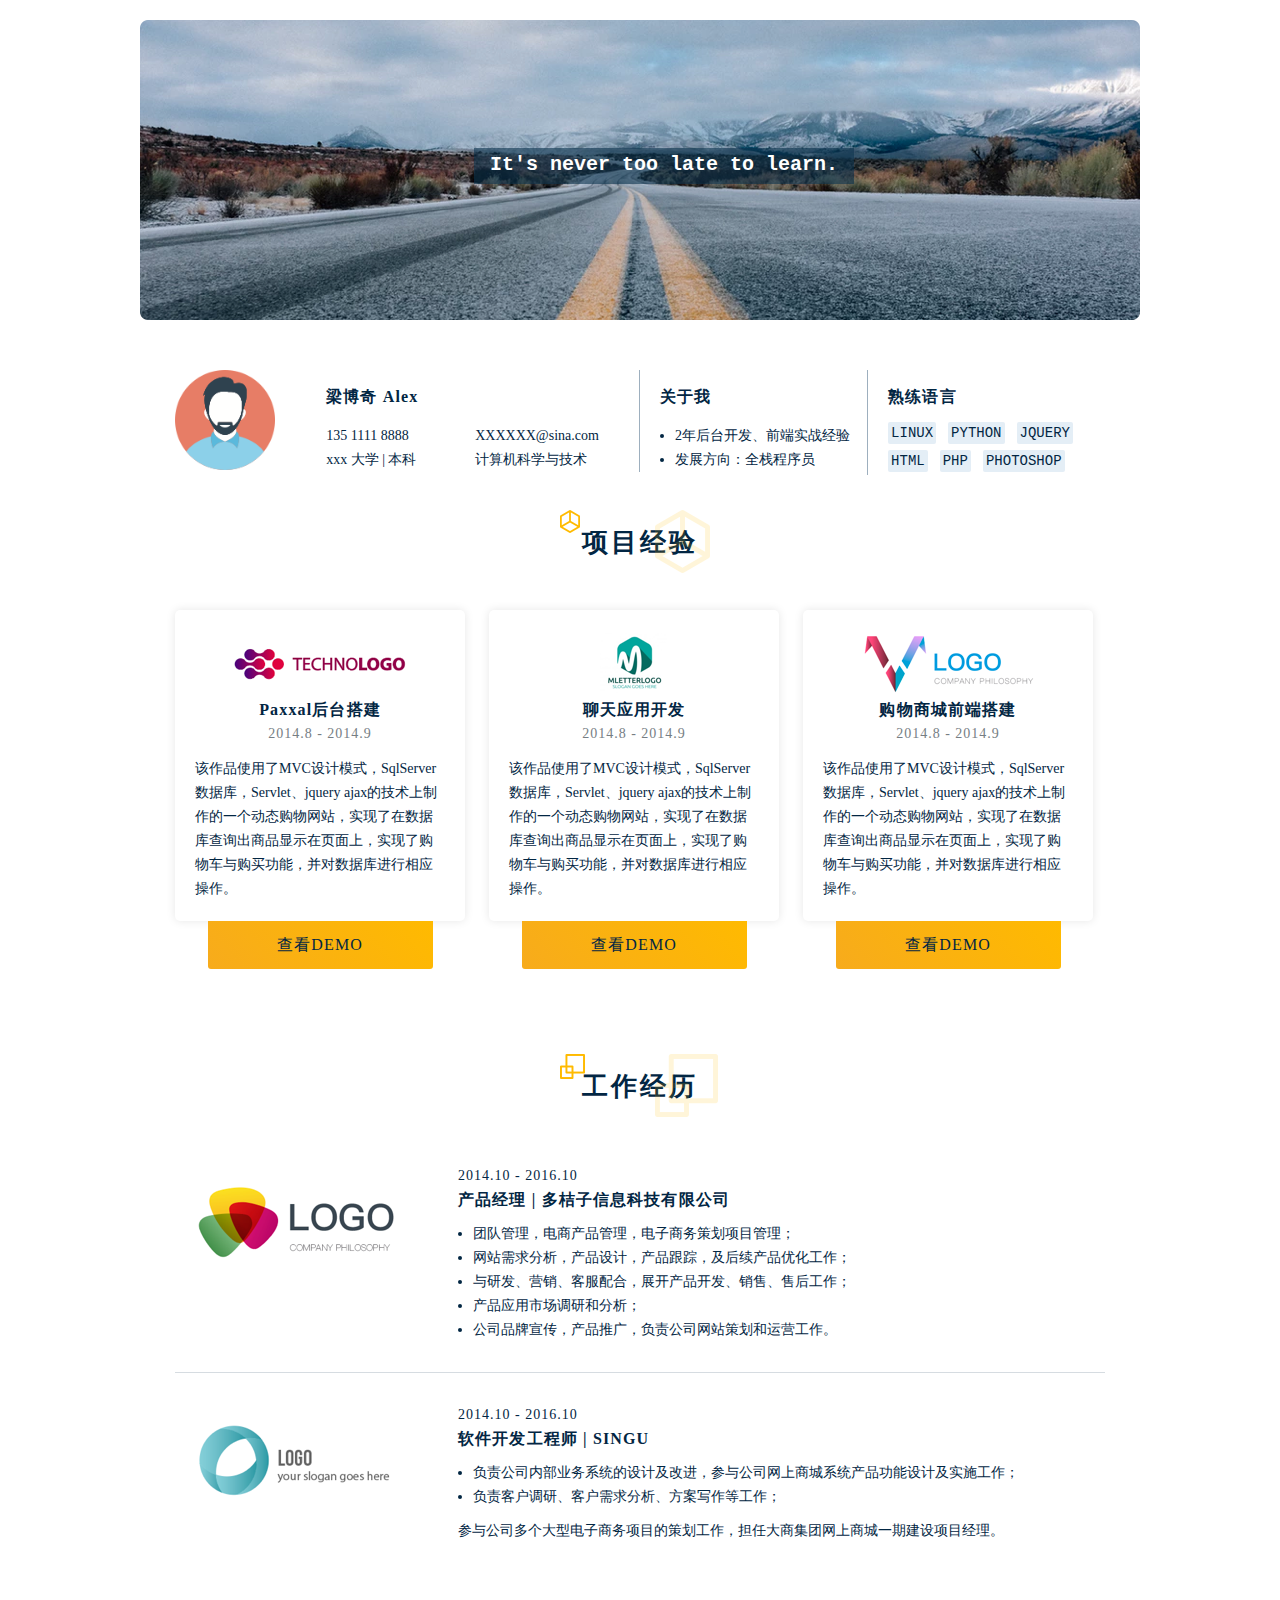
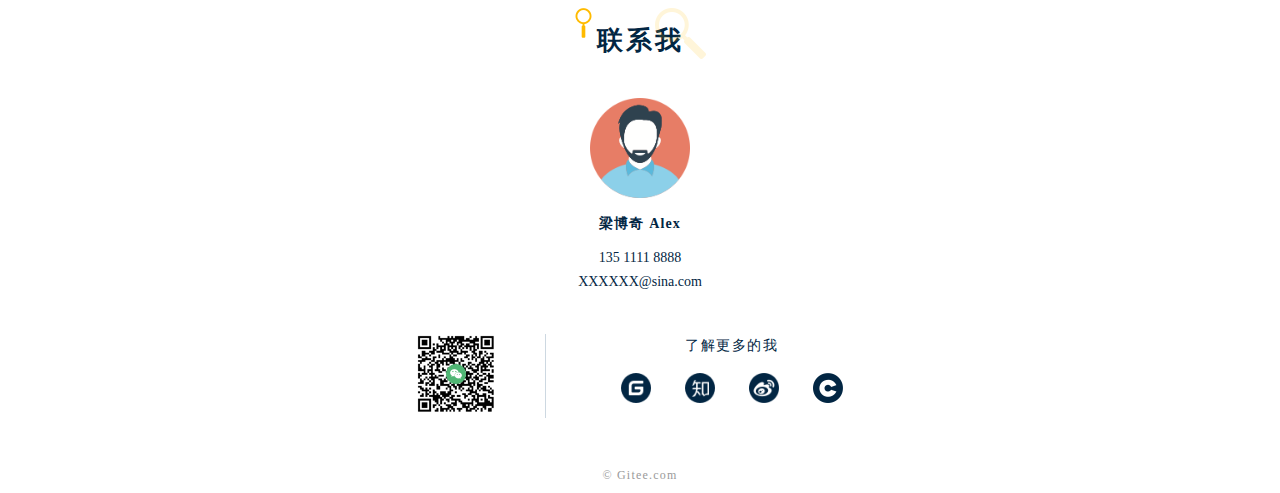
==== index_default.html @ 277a21aa "fix" ====
<!DOCTYPE html>
<html lang="en">

<head>
    <meta charset="UTF-8">
    <title>peasonal resume</title>
    <link rel="stylesheet" href="./static/css/resume.css">
</head>

<body>
    <div class="container">
        <header>
            <div class="img-header">
                <div class="content">
                    <p><strong>It's never too late to learn.</strong></p>
                </div>
            </div>
        </header>
        <main>
            <div class="information-all">
                <div class="col-6-asb">
                    <div class="col-3 peasonal">
                        <img class="peasonal-image" src="./static/image/peason.png" alt="">
                    </div>
                    <div class="col-9 item">
                        <p class="title name">
                            梁博奇 Alex
                        </p>
                        <div class="col-6">
                            <p class="phone">135 1111 8888</p>
                            <p class="education">xxx 大学 | 本科</p>
                        </div>
                        <div class="col-6">
                            <p class="email">XXXXXX@sina.com</p>
                            <p class="profession">计算机科学与技术</p>
                        </div>
                    </div>
                </div>
                <div class="col-6-asb">
                    <div class="col-6 ensprience">
                        <div class="item">
                            <p class="title">
                                关于我
                            </p>
                            <ul>
                                <li>2年后台开发、前端实战经验</li>
                                <li>发展方向：全栈程序员</li>
                            </ul>
                        </div>
                    </div>
                    <div class="col-6 skill">
                        <div class="item">
                            <p class="title">
                                熟练语言
                            </p>
                            <div class="lang">
                                <lable>LINUX</lable>
                                <lable>PYTHON</lable>
                                <lable>JQUERY</lable>
                                <lable>HTML</lable>
                                <lable>PHP</lable>
                                <lable>PHOTOSHOP</lable>
                            </div>
                        </div>
                    </div>
                </div>
            </div>
            <section>
                <div class="title project">
                    <p>项目经验</p>
                </div>
                <div class="project-detail">
                    <div class="col-3-abs" id="project-0">
                        <div class="project-content"> <img src="./static/image/LOGO1.png" alt="">
                            <p class="project-title">Paxxal后台搭建</p>
                            <p class="create-time">2014.8 - 2014.9</p>
                            <p class="decription"> 该作品使用了MVC设计模式，SqlServer数据库，Servlet、jquery ajax的技术上制作的一个动态购物网站，实现了在数据库查询出商品显示在页面上，实现了购物车与购买功能，并对数据库进行相应操作。 </p>
                        </div>
                        <div class="link-to">
                            <a href="https://www.baidu.com" class="button">查看DEMO</a>
                            <div class="shadow"></div>
                        </div>
                    </div>
                    <div class="col-3-abs" id="project-1">
                        <div class="project-content"> <img src="./static/image/LOGO2.png" alt="">
                            <p class="project-title">聊天应用开发</p>
                            <p class="create-time">2014.8 - 2014.9</p>
                            <p class="decription"> 该作品使用了MVC设计模式，SqlServer数据库，Servlet、jquery ajax的技术上制作的一个动态购物网站，实现了在数据库查询出商品显示在页面上，实现了购物车与购买功能，并对数据库进行相应操作。 </p>
                        </div>
                        <div class="link-to">
                            <a href="https://www.baidu.com" class="button">查看DEMO</a>
                            <div class="shadow"></div>
                        </div>
                    </div>
                    <div class="col-3-abs endline" id="project-2">
                        <div class="project-content"> <img src="./static/image/LOGO3.png" alt="">
                            <p class="project-title">购物商城前端搭建</p>
                            <p class="create-time">2014.8 - 2014.9</p>
                            <p class="decription"> 该作品使用了MVC设计模式，SqlServer数据库，Servlet、jquery ajax的技术上制作的一个动态购物网站，实现了在数据库查询出商品显示在页面上，实现了购物车与购买功能，并对数据库进行相应操作。 </p>
                        </div>
                        <div class="link-to">
                            <a href="https://www.baidu.com" class="button">查看DEMO</a>
                            <div class="shadow"></div>
                        </div>
                    </div>
                </div>
            </section>
            <section>
                <div class="title work">
                    <p>工作经历</p>
                </div>
                <div class="w-experience-detail">
                    <div class="item w-experience-content">
                        <div class="logo">
                            <img class="company-logo" src="./static/image/LOGO4.png" alt="">
                        </div>
                        <div class="work-content">
                            <p class="create-time">2014.10 - 2016.10</p>
                            <p class="job">产品经理 | 多桔子信息科技有限公司</p>
                            <ul>
                                <li>团队管理，电商产品管理，电子商务策划项目管理；</li>
                                <li>网站需求分析，产品设计，产品跟踪，及后续产品优化工作；</li>
                                <li>与研发、营销、客服配合，展开产品开发、销售、售后工作；</li>
                                <li>产品应用市场调研和分析；</li>
                                <li>公司品牌宣传，产品推广，负责公司网站策划和运营工作。</li>
                            </ul>
                        </div>
                    </div>
                    <div class="item w-experience-content">
                        <div class="logo">
                            <img class="company-logo" src="./static/image/LOGO5.png" alt="">
                        </div>
                        <div class="work-content">
                            <p class="create-time">2014.10 - 2016.10</p>
                            <p class="job">软件开发工程师 | SINGU</p>
                            <ul>
                                <li>负责公司内部业务系统的设计及改进，参与公司网上商城系统产品功能设计及实施工作；</li>
                                <li>负责客户调研、客户需求分析、方案写作等工作；</li>
                            </ul>
                            <p class="key-word">参与公司多个大型电子商务项目的策划工作，担任大商集团网上商城一期建设项目经理。</p>
                        </div>
                    </div>
                </div>
            </section>
        </main>
        <footer>
            <section>
                <div class="title about-me">
                    <p>联系我</p>
                </div>
                <div class="peasonal-message">
                    <img class="peasonal-image" src="./static/image/peason.png" alt="">
                    <div class="item">
                        <p class="name">梁博奇 Alex</p>
                        <p class="phone">135 1111 8888</p>
                        <p class="email">XXXXXX@sina.com</p>
                    </div>
                    <div class="item contact">
                        <div class="col-3 qrcode">
                            <img class="qr-image" src="./static/image/QRCode.png" alt="">
                        </div>
                        <div class="col-9">
                            <p>了解更多的我</p>
                            <div class="icon-container">
                                <a href="#" class="icon">
                                    <img src="./static/image/giteeICON.png" alt="">
                                </a>
                                <a href="#" class="icon">
                                    <img src="./static/image/zhihuICON.png" alt="">
                                </a>
                                <a href="#" class="icon">
                                    <img src="./static/image/weiboICON.png" alt="">
                                </a>
                                <a href="#" class="icon">
                                    <img src="./static/image/oscICON.png" alt="">
                                </a>
                            </div>
                        </div>
                    </div>
                </div>
            </section>
            <p class="footer">© Gitee.com</p>
        </footer>
    </div>
</body>

</html>
---- static/css/resume.css ----
* {
    padding: 0;
    margin: 0;
}
html, body {
    width: 100%;
    font-family: PingFangSC;
}
a {
    text-decoration: none;
}
html p {
    margin: 0;
}
.col-3, .col-6, .col-9 {
    display: inline-block;
    vertical-align: top;
    margin: 0;
    padding: 0;
}
.col-3 {
    width: 32%;
}
.col-3-abs {
    width: 290px;
    display: inline-block;
}
.col-6-asb {
    width: 460px;
    display: inline-block;
    vertical-align: top;
}
.col-6 {
    width: 48.5%;
}
.col-9 {
    width: 65%;
}
.container {
    width: 1000px;
    margin: 0 auto;
}
.hide {
    display: none;
}
.hide a {
    text-decoration: initial;
    cursor: pointer;
}
.pmessage {
    position: relative;
}
.pmessage:hover .hide {
    position: absolute;
    display: block;
    top: 0px;
    right: 10px;
    font-size: 14px;
}
.project-detail .pmessage:hover .hide {
    top: 10px;
}
.w-experience-detail .pmessage:hover .hide {
    top: 30px;
}
.img-header {
    width: 1000px;
    height: 300px;
    margin-top: 20px;
    background-image: url(../image/Group.png);
}
.peasonal-image {
    width: 100px;
    height: 100px;
}
.img-header .content {
    font-family: Courier;
    display: inline-block;
    margin: 128px auto 0 334px;
    padding: 10px 0px;
    background: rgba(11,52,79,0.60);
    width: 380px;
    color: #fff;
}

.content p {
    font-size: 12px;
    letter-spacing: 0;
    text-shadow: 0 2px 4px #000000;
    text-align: center;
}
.content strong {
    font-size: 20px;
    letter-spacing: 0;
    line-height: 14px;
    text-shadow: initial;
}
.information-all, section {
     margin-top: 50px;
}
.information-all, main > section, footer > section {
    padding: 0 35px;
}
.peasonal, item {
    display: inline-block;
}
.ensprience .item, .skill .item {
    padding-left: 20px;
}
.item ul {
    padding-left: 15px;
}
.lang {
    margin-top: -5px;
}
.item .title {
    margin: 15px 0;
    font-weight: bold;
    font-size: 16px;
    color: #022643;
    letter-spacing: 1.14px;
}
.item p, .item li, .item lable {
    font-size: 14px;
    color: #022643;
    line-height: 24px;
}
.item lable {
    font-family: Courier;
    background: #E4EEF6;
    padding: 3px;
    margin-right: 8px;
    letter-spacing: 0;
    line-height: 28px;
    border-radius: 2px;
    vertical-align: top;
}
.ensprience, .skill {
    border-left: 1px solid #9DAFBE;
}
section .title {
    position: relative;
    font-weight: bold;
    font-size: 26px;
    color: #022643;
    letter-spacing: 3px;
    width: 150px;
    margin: 0 auto;
    text-align: center;
}
section .title.work {
    margin-top: 100px;
    margin-bottom: 30px;
}
section .title::after, section .title::before {
    position: absolute;
}
section .title::after {
    top: -15px;
    left: -5px;
}
section .title::before {
    top: -15px;
    left: 90px;
}
section .title.project::after {
    content: url(../image/icon1.png)
}
section .title.work::after {
    content: url(../image/icon3.png)
}
section .title.enducation::after {
    content: url(../image/icon5.png)
}
section .title.about-me::after {
    content: url(../image/icon7.png);
    left: 10px;
}
section .title.project::before {
    content: url(../image/icon2.png)
}
section .title.work::before {
    content: url(../image/icon4.png)
}
section .title.enducation::before {
    content: url(../image/icon6.png)
}
section .title.about-me::before {
    content: url(../image/icon8.png)
}

.project-detail .col-3-abs {
    margin-top: 50px;
}
.project-detail .col-3-abs:not(.endline) {
    margin-right: 20px;
}
.project-detail .button {
    width: 225px;
    display: block;
    background-image: linear-gradient(-130deg, #FFBA00 0%, #F7AB1C 100%);
    border-bottom-right-radius: 3px;
    border-bottom-left-radius: 3px;
    margin: 0 auto;
    text-align: center;
    text-decoration:  none;
    font-size: 16px;
    color: #022643;
    letter-spacing: 1.14px;
    line-height: 3;
    z-index: 5;
}
.project-detail .link-to {
    position: relative;
}
.project-detail .link-to:hover .shadow {
    position: absolute;
    z-index: -1;
    top: 30px;
    left: 45px;
    height: 50px;
    width: 200px;
    background: linear-gradient(180deg, rgb(255, 224, 198) 0%, #fff 100%);
    background: -moz-linear-gradient(180deg, rgb(255, 224, 198) 0%, #fff 100%);
    border-radius: 50%;
    filter: blur(10px);
}

.project-content {
    background: #FFFFFF;
    box-shadow: 0 0 10px 0 rgba(0,0,0,0.10);
    border-radius: 5px;
    padding: 20px;
    text-align: center;
    z-index: 10;
}
.project-content p.project-title {
    font-size: 16px;
    font-weight: bold;
    color: #022643;
    letter-spacing: 1.14px;
}
.project-content p.create-time {
    margin-top: 5px;
    font-size: 14px;
    color: #767E84;
    letter-spacing: 1px;
}
.project-content p.decription {
    margin-top: 15px;
    text-align: initial;
    font-size: 14px;
    color: #022643;
    letter-spacing: 0;
    line-height: 24px;
}
.w-experience-content {
    border-bottom: 1px solid #D6DCE1;
    padding: 30px 0;
}
.w-experience-content:last-child {
    border-bottom: none;
}
.w-experience-content .logo {
    width: 30%;
}
.w-experience-content .work-content {
    width: 69%;
}
.w-experience-content .logo, .w-experience-content .work-content {
    display: inline-block;
    vertical-align: top;
}
.company-logo {
    margin: 20px 0 0 20px;
    max-width: 250px;
}
.work-content p.create-time {
    font-size: 14px;
    color: #022643;
    letter-spacing: 1px;
}
.work-content p.job {
    font-weight: bold;
    font-size: 16px;
    color: #022643;
    letter-spacing: 1.14px;
    margin-bottom: 10px;
}
.work-content p.key-word {
    margin-top: 10px;
}
.enducation-detail {
    padding: 50px 0 30px 0;
}
.enducation-detail .item {
    padding-left: 50px;
}
.enducation-title, .name {
    font-weight: bold;
    font-size: 16px;
    color: #022643;
    letter-spacing: 1.14px;
}
.peasonal-message {
    width: 60%;
    text-align: center;
    margin: 40px auto
}
.peasonal-message .name {
    margin: 10px 0;
}
.peasonal-message .contact {
    margin: 40px 0 20px 0;
}
.icon-container {
    margin-top: 15px;
}
.icon-container .icon {
    margin-right: 30px;
}
.icon-container .icon:last-child {
    margin: 0;
}
.icon img {
    width: 30px;
    height: 30px;
}
.qr-image {
    width: 80px;
    height: 80px;
}
.contact .qrcode {
    border-right: 1px solid #CDD8E1;
}
.contact p {
    letter-spacing: 1.43px;
}
p.footer {
    text-align: center;
    font-size: 12px;
    color: #9A9A9A;
    letter-spacing: 1.22px;
    padding: 10px 0;
}
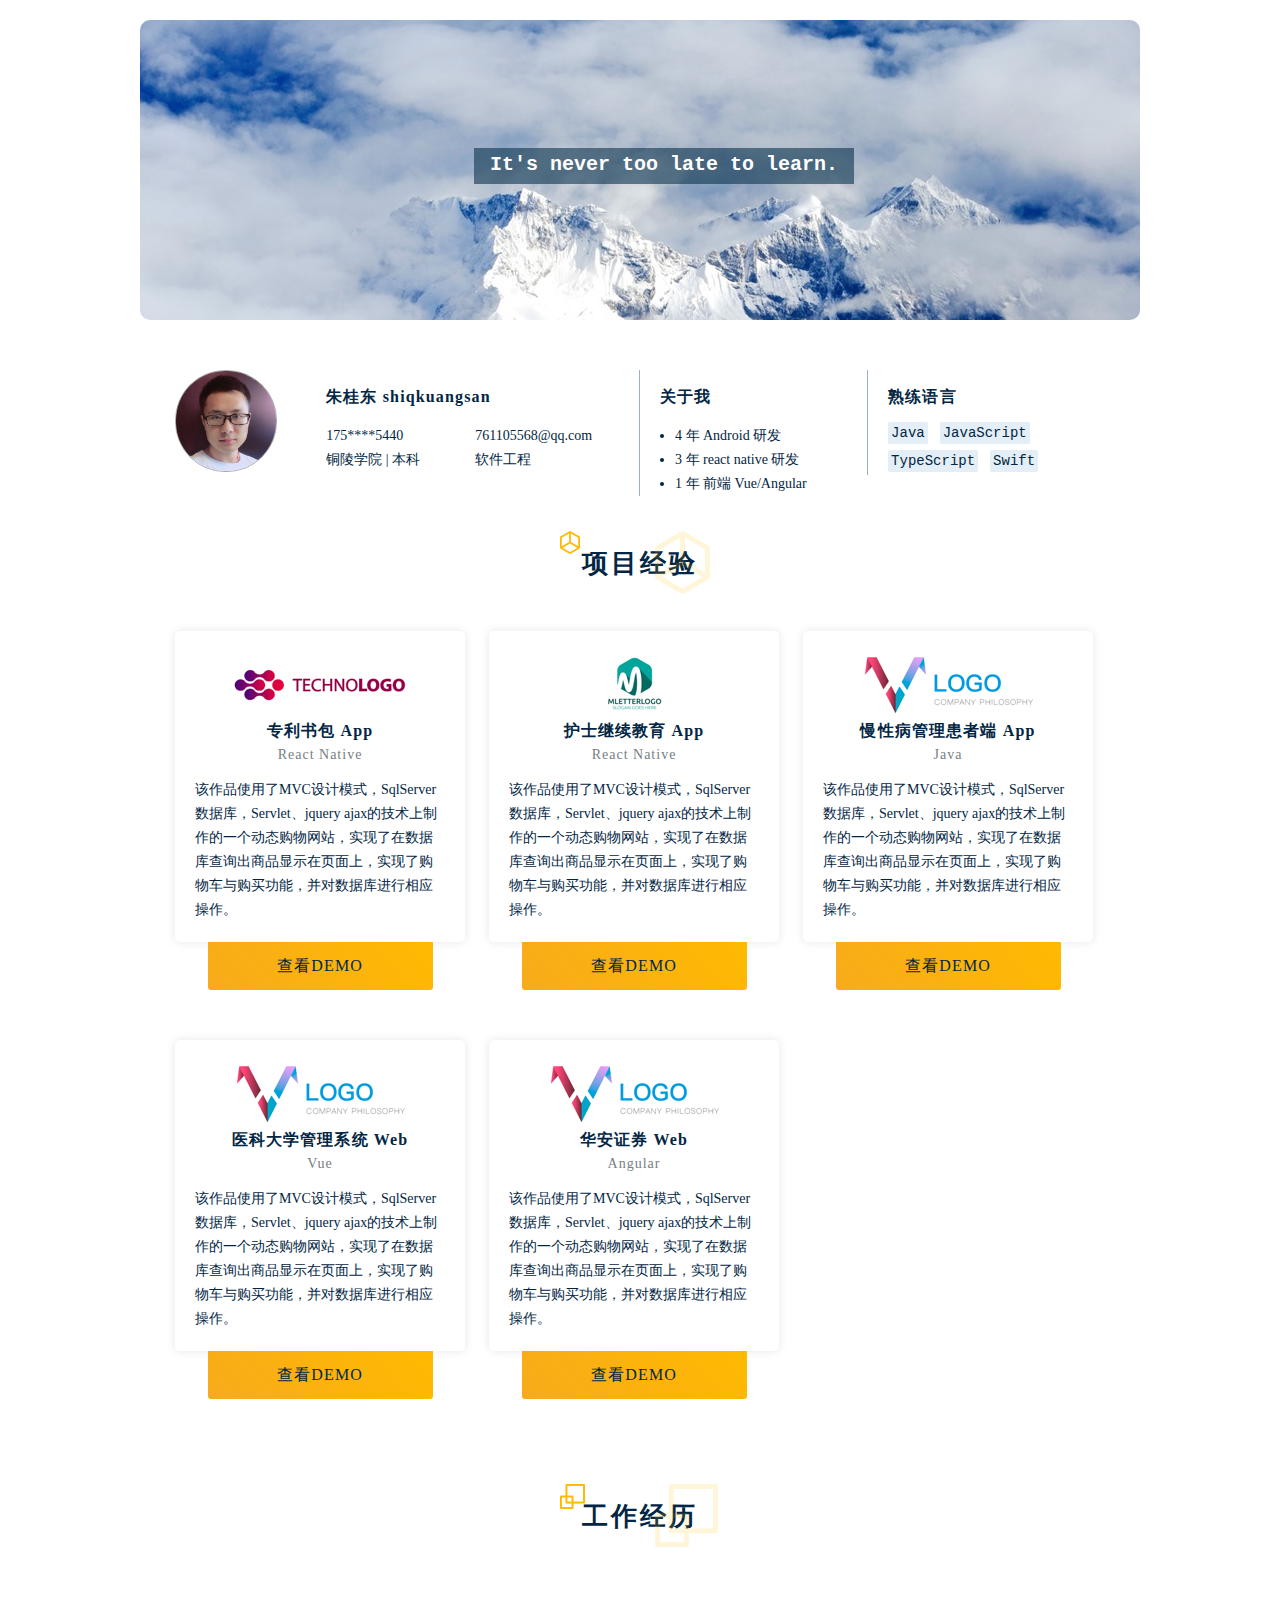
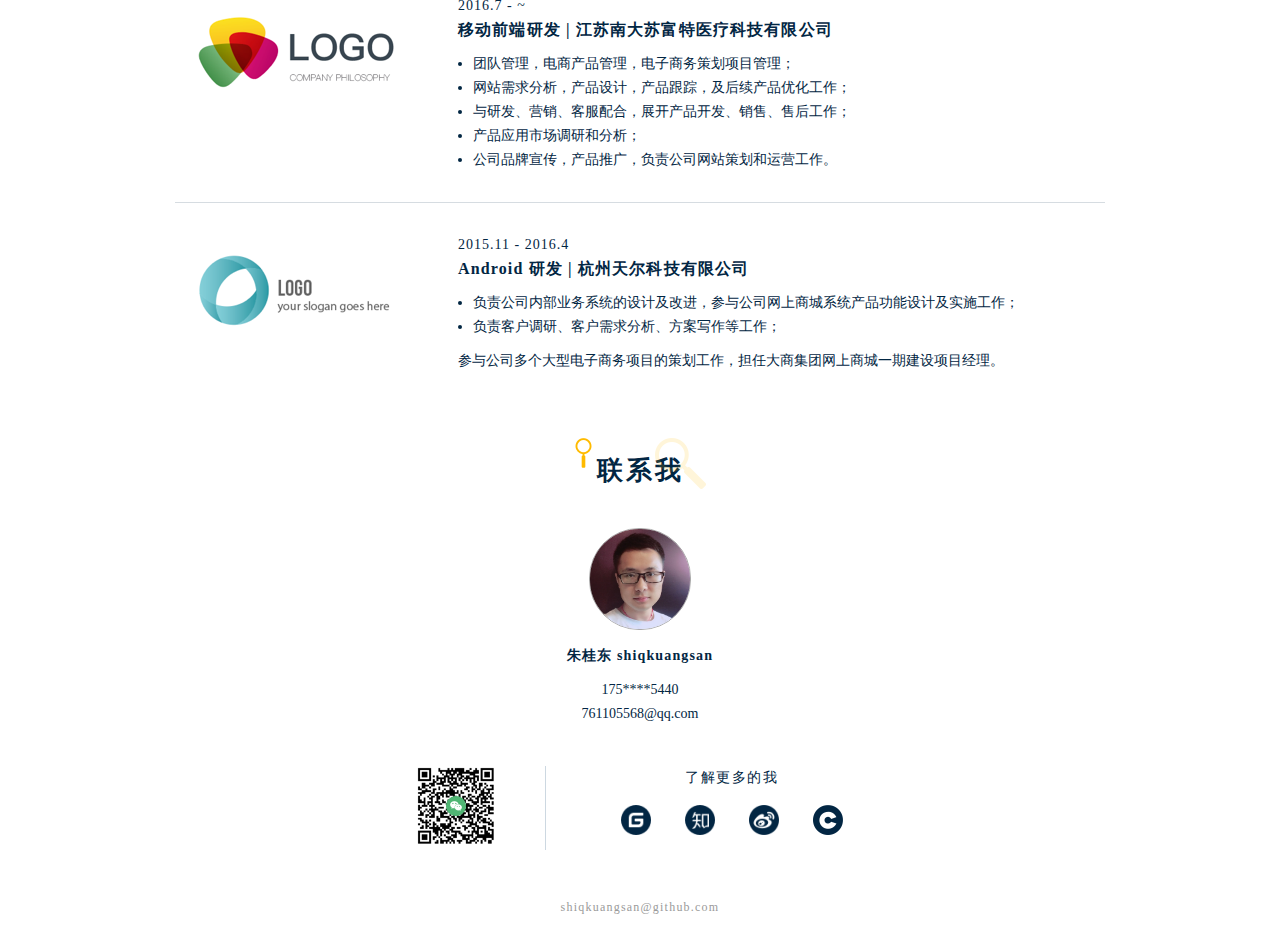
==== commit 0c45526f: "fix" ====
--- a/index_default.html
+++ b/index_default.html
@@ -2,186 +2,217 @@
 <html lang="en">
 
 <head>
-    <meta charset="UTF-8">
-    <title>peasonal resume</title>
-    <link rel="stylesheet" href="./static/css/resume.css">
+  <meta charset="UTF-8">
+  <title>peasonal resume</title>
+  <link rel="stylesheet" href="./static/css/resume.css">
 </head>
 
 <body>
-    <div class="container">
-        <header>
-            <div class="img-header">
-                <div class="content">
-                    <p><strong>It's never too late to learn.</strong></p>
-                </div>
+<div class="container">
+  <header>
+    <div class="img-header">
+      <div class="content">
+        <p><strong>It's never too late to learn.</strong></p>
+      </div>
+    </div>
+  </header>
+  <main>
+    <div class="information-all">
+      <div class="col-6-asb">
+        <div class="col-3 peasonal">
+          <img class="peasonal-image" src="./static/image/me.jpg" alt="">
+        </div>
+        <div class="col-9 item">
+          <p class="title name">
+            朱桂东 shiqkuangsan
+          </p>
+          <div class="col-6">
+            <p class="phone">175****5440</p>
+            <p class="education">铜陵学院 | 本科</p>
+          </div>
+          <div class="col-6">
+            <p class="email">761105568@qq.com</p>
+            <p class="profession">软件工程</p>
+          </div>
+        </div>
+      </div>
+      <div class="col-6-asb">
+        <div class="col-6 ensprience">
+          <div class="item">
+            <p class="title">
+              关于我
+            </p>
+            <ul>
+              <li>4 年 Android 研发</li>
+              <li>3 年 react native 研发</li>
+              <li>1 年 前端 Vue/Angular</li>
+            </ul>
+          </div>
+        </div>
+        <div class="col-6 skill">
+          <div class="item">
+            <p class="title">
+              熟练语言
+            </p>
+            <div class="lang">
+              <lable>Java</lable>
+              <lable>JavaScript</lable>
+              <lable>TypeScript</lable>
+              <lable>Swift</lable>
             </div>
-        </header>
-        <main>
-            <div class="information-all">
-                <div class="col-6-asb">
-                    <div class="col-3 peasonal">
-                        <img class="peasonal-image" src="./static/image/peason.png" alt="">
-                    </div>
-                    <div class="col-9 item">
-                        <p class="title name">
-                            梁博奇 Alex
-                        </p>
-                        <div class="col-6">
-                            <p class="phone">135 1111 8888</p>
-                            <p class="education">xxx 大学 | 本科</p>
-                        </div>
-                        <div class="col-6">
-                            <p class="email">XXXXXX@sina.com</p>
-                            <p class="profession">计算机科学与技术</p>
-                        </div>
-                    </div>
-                </div>
-                <div class="col-6-asb">
-                    <div class="col-6 ensprience">
-                        <div class="item">
-                            <p class="title">
-                                关于我
-                            </p>
-                            <ul>
-                                <li>2年后台开发、前端实战经验</li>
-                                <li>发展方向：全栈程序员</li>
-                            </ul>
-                        </div>
-                    </div>
-                    <div class="col-6 skill">
-                        <div class="item">
-                            <p class="title">
-                                熟练语言
-                            </p>
-                            <div class="lang">
-                                <lable>LINUX</lable>
-                                <lable>PYTHON</lable>
-                                <lable>JQUERY</lable>
-                                <lable>HTML</lable>
-                                <lable>PHP</lable>
-                                <lable>PHOTOSHOP</lable>
-                            </div>
-                        </div>
-                    </div>
-                </div>
+          </div>
+        </div>
+      </div>
+    </div>
+    <section>
+      <div class="title project">
+        <p>项目经验</p>
+      </div>
+      <div class="project-detail">
+        <div class="col-3-abs" id="project-0">
+          <div class="project-content">
+            <img src="./static/image/LOGO1.png" alt="">
+            <p class="project-title">专利书包 App</p>
+            <p class="create-time">React Native</p>
+            <p class="decription"> 该作品使用了MVC设计模式，SqlServer数据库，Servlet、jquery
+              ajax的技术上制作的一个动态购物网站，实现了在数据库查询出商品显示在页面上，实现了购物车与购买功能，并对数据库进行相应操作。 </p>
+          </div>
+          <div class="link-to">
+            <a href="https://www.baidu.com" class="button">查看DEMO</a>
+            <div class="shadow"></div>
+          </div>
+        </div>
+        <div class="col-3-abs" id="project-1">
+          <div class="project-content">
+            <img src="./static/image/LOGO2.png" alt="">
+            <p class="project-title">护士继续教育 App</p>
+            <p class="create-time">React Native</p>
+            <p class="decription"> 该作品使用了MVC设计模式，SqlServer数据库，Servlet、jquery
+              ajax的技术上制作的一个动态购物网站，实现了在数据库查询出商品显示在页面上，实现了购物车与购买功能，并对数据库进行相应操作。 </p>
+          </div>
+          <div class="link-to">
+            <a href="https://www.baidu.com" class="button">查看DEMO</a>
+            <div class="shadow"></div>
+          </div>
+        </div>
+        <div class="col-3-abs endline" id="project-2">
+          <div class="project-content">
+            <img src="./static/image/LOGO3.png" alt="">
+            <p class="project-title">慢性病管理患者端 App</p>
+            <p class="create-time">Java</p>
+            <p class="decription"> 该作品使用了MVC设计模式，SqlServer数据库，Servlet、jquery
+              ajax的技术上制作的一个动态购物网站，实现了在数据库查询出商品显示在页面上，实现了购物车与购买功能，并对数据库进行相应操作。 </p>
+          </div>
+          <div class="link-to">
+            <a href="https://www.baidu.com" class="button">查看DEMO</a>
+            <div class="shadow"></div>
+          </div>
+        </div>
+        <div class="col-3-abs" id="project-3">
+          <div class="project-content">
+            <img src="./static/image/LOGO3.png" alt="">
+            <p class="project-title">医科大学管理系统 Web</p>
+            <p class="create-time">Vue</p>
+            <p class="decription"> 该作品使用了MVC设计模式，SqlServer数据库，Servlet、jquery
+              ajax的技术上制作的一个动态购物网站，实现了在数据库查询出商品显示在页面上，实现了购物车与购买功能，并对数据库进行相应操作。 </p>
+          </div>
+          <div class="link-to">
+            <a href="https://www.baidu.com" class="button">查看DEMO</a>
+            <div class="shadow"></div>
+          </div>
+        </div>
+        <div class="col-3-abs endline" id="project-4">
+          <div class="project-content">
+            <img src="./static/image/LOGO3.png" alt="">
+            <p class="project-title">华安证券 Web</p>
+            <p class="create-time">Angular</p>
+            <p class="decription"> 该作品使用了MVC设计模式，SqlServer数据库，Servlet、jquery
+              ajax的技术上制作的一个动态购物网站，实现了在数据库查询出商品显示在页面上，实现了购物车与购买功能，并对数据库进行相应操作。 </p>
+          </div>
+          <div class="link-to">
+            <a href="https://www.baidu.com" class="button">查看DEMO</a>
+            <div class="shadow"></div>
+          </div>
+        </div>
+      </div>
+    </section>
+    <section>
+      <div class="title work">
+        <p>工作经历</p>
+      </div>
+      <div class="w-experience-detail">
+        <div class="item w-experience-content">
+          <div class="logo">
+            <img class="company-logo" src="./static/image/LOGO4.png" alt="">
+          </div>
+          <div class="work-content">
+            <p class="create-time">2016.7 - ~</p>
+            <p class="job">移动前端研发 | 江苏南大苏富特医疗科技有限公司</p>
+            <ul>
+              <li>团队管理，电商产品管理，电子商务策划项目管理；</li>
+              <li>网站需求分析，产品设计，产品跟踪，及后续产品优化工作；</li>
+              <li>与研发、营销、客服配合，展开产品开发、销售、售后工作；</li>
+              <li>产品应用市场调研和分析；</li>
+              <li>公司品牌宣传，产品推广，负责公司网站策划和运营工作。</li>
+            </ul>
+          </div>
+        </div>
+        <div class="item w-experience-content">
+          <div class="logo">
+            <img class="company-logo" src="./static/image/LOGO5.png" alt="">
+          </div>
+          <div class="work-content">
+            <p class="create-time">2015.11 - 2016.4</p>
+            <p class="job">Android 研发 | 杭州天尔科技有限公司</p>
+            <ul>
+              <li>负责公司内部业务系统的设计及改进，参与公司网上商城系统产品功能设计及实施工作；</li>
+              <li>负责客户调研、客户需求分析、方案写作等工作；</li>
+            </ul>
+            <p class="key-word">参与公司多个大型电子商务项目的策划工作，担任大商集团网上商城一期建设项目经理。</p>
+          </div>
+        </div>
+      </div>
+    </section>
+  </main>
+  <footer>
+    <section>
+      <div class="title about-me">
+        <p>联系我</p>
+      </div>
+      <div class="peasonal-message">
+        <img class="peasonal-image" src="./static/image/me.jpg" alt="">
+        <div class="item">
+          <p class="name">朱桂东 shiqkuangsan</p>
+          <p class="phone">175****5440</p>
+          <p class="email">761105568@qq.com</p>
+        </div>
+        <div class="item contact">
+          <div class="col-3 qrcode">
+            <img class="qr-image" src="./static/image/QRCode.png" alt="">
+          </div>
+          <div class="col-9">
+            <p>了解更多的我</p>
+            <div class="icon-container">
+              <a href="#" class="icon">
+                <img src="./static/image/giteeICON.png" alt="">
+              </a>
+              <a href="#" class="icon">
+                <img src="./static/image/zhihuICON.png" alt="">
+              </a>
+              <a href="#" class="icon">
+                <img src="./static/image/weiboICON.png" alt="">
+              </a>
+              <a href="#" class="icon">
+                <img src="./static/image/oscICON.png" alt="">
+              </a>
             </div>
-            <section>
-                <div class="title project">
-                    <p>项目经验</p>
-                </div>
-                <div class="project-detail">
-                    <div class="col-3-abs" id="project-0">
-                        <div class="project-content"> <img src="./static/image/LOGO1.png" alt="">
-                            <p class="project-title">Paxxal后台搭建</p>
-                            <p class="create-time">2014.8 - 2014.9</p>
-                            <p class="decription"> 该作品使用了MVC设计模式，SqlServer数据库，Servlet、jquery ajax的技术上制作的一个动态购物网站，实现了在数据库查询出商品显示在页面上，实现了购物车与购买功能，并对数据库进行相应操作。 </p>
-                        </div>
-                        <div class="link-to">
-                            <a href="https://www.baidu.com" class="button">查看DEMO</a>
-                            <div class="shadow"></div>
-                        </div>
-                    </div>
-                    <div class="col-3-abs" id="project-1">
-                        <div class="project-content"> <img src="./static/image/LOGO2.png" alt="">
-                            <p class="project-title">聊天应用开发</p>
-                            <p class="create-time">2014.8 - 2014.9</p>
-                            <p class="decription"> 该作品使用了MVC设计模式，SqlServer数据库，Servlet、jquery ajax的技术上制作的一个动态购物网站，实现了在数据库查询出商品显示在页面上，实现了购物车与购买功能，并对数据库进行相应操作。 </p>
-                        </div>
-                        <div class="link-to">
-                            <a href="https://www.baidu.com" class="button">查看DEMO</a>
-                            <div class="shadow"></div>
-                        </div>
-                    </div>
-                    <div class="col-3-abs endline" id="project-2">
-                        <div class="project-content"> <img src="./static/image/LOGO3.png" alt="">
-                            <p class="project-title">购物商城前端搭建</p>
-                            <p class="create-time">2014.8 - 2014.9</p>
-                            <p class="decription"> 该作品使用了MVC设计模式，SqlServer数据库，Servlet、jquery ajax的技术上制作的一个动态购物网站，实现了在数据库查询出商品显示在页面上，实现了购物车与购买功能，并对数据库进行相应操作。 </p>
-                        </div>
-                        <div class="link-to">
-                            <a href="https://www.baidu.com" class="button">查看DEMO</a>
-                            <div class="shadow"></div>
-                        </div>
-                    </div>
-                </div>
-            </section>
-            <section>
-                <div class="title work">
-                    <p>工作经历</p>
-                </div>
-                <div class="w-experience-detail">
-                    <div class="item w-experience-content">
-                        <div class="logo">
-                            <img class="company-logo" src="./static/image/LOGO4.png" alt="">
-                        </div>
-                        <div class="work-content">
-                            <p class="create-time">2014.10 - 2016.10</p>
-                            <p class="job">产品经理 | 多桔子信息科技有限公司</p>
-                            <ul>
-                                <li>团队管理，电商产品管理，电子商务策划项目管理；</li>
-                                <li>网站需求分析，产品设计，产品跟踪，及后续产品优化工作；</li>
-                                <li>与研发、营销、客服配合，展开产品开发、销售、售后工作；</li>
-                                <li>产品应用市场调研和分析；</li>
-                                <li>公司品牌宣传，产品推广，负责公司网站策划和运营工作。</li>
-                            </ul>
-                        </div>
-                    </div>
-                    <div class="item w-experience-content">
-                        <div class="logo">
-                            <img class="company-logo" src="./static/image/LOGO5.png" alt="">
-                        </div>
-                        <div class="work-content">
-                            <p class="create-time">2014.10 - 2016.10</p>
-                            <p class="job">软件开发工程师 | SINGU</p>
-                            <ul>
-                                <li>负责公司内部业务系统的设计及改进，参与公司网上商城系统产品功能设计及实施工作；</li>
-                                <li>负责客户调研、客户需求分析、方案写作等工作；</li>
-                            </ul>
-                            <p class="key-word">参与公司多个大型电子商务项目的策划工作，担任大商集团网上商城一期建设项目经理。</p>
-                        </div>
-                    </div>
-                </div>
-            </section>
-        </main>
-        <footer>
-            <section>
-                <div class="title about-me">
-                    <p>联系我</p>
-                </div>
-                <div class="peasonal-message">
-                    <img class="peasonal-image" src="./static/image/peason.png" alt="">
-                    <div class="item">
-                        <p class="name">梁博奇 Alex</p>
-                        <p class="phone">135 1111 8888</p>
-                        <p class="email">XXXXXX@sina.com</p>
-                    </div>
-                    <div class="item contact">
-                        <div class="col-3 qrcode">
-                            <img class="qr-image" src="./static/image/QRCode.png" alt="">
-                        </div>
-                        <div class="col-9">
-                            <p>了解更多的我</p>
-                            <div class="icon-container">
-                                <a href="#" class="icon">
-                                    <img src="./static/image/giteeICON.png" alt="">
-                                </a>
-                                <a href="#" class="icon">
-                                    <img src="./static/image/zhihuICON.png" alt="">
-                                </a>
-                                <a href="#" class="icon">
-                                    <img src="./static/image/weiboICON.png" alt="">
-                                </a>
-                                <a href="#" class="icon">
-                                    <img src="./static/image/oscICON.png" alt="">
-                                </a>
-                            </div>
-                        </div>
-                    </div>
-                </div>
-            </section>
-            <p class="footer">© Gitee.com</p>
-        </footer>
-    </div>
+          </div>
+        </div>
+      </div>
+    </section>
+    <p class="footer">shiqkuangsan@github.com</p>
+  </footer>
+</div>
 </body>
 
 </html>
--- a/static/css/resume.css
+++ b/static/css/resume.css
@@ -2,54 +2,68 @@
     padding: 0;
     margin: 0;
 }
+
 html, body {
     width: 100%;
     font-family: PingFangSC;
 }
+
 a {
     text-decoration: none;
 }
+
 html p {
     margin: 0;
 }
+
 .col-3, .col-6, .col-9 {
     display: inline-block;
     vertical-align: top;
     margin: 0;
     padding: 0;
 }
+
 .col-3 {
     width: 32%;
 }
+
 .col-3-abs {
     width: 290px;
     display: inline-block;
 }
+
 .col-6-asb {
     width: 460px;
     display: inline-block;
     vertical-align: top;
 }
+
 .col-6 {
     width: 48.5%;
 }
+
 .col-9 {
     width: 65%;
 }
+
 .container {
     width: 1000px;
     margin: 0 auto;
 }
+
 .hide {
     display: none;
 }
+
 .hide a {
     text-decoration: initial;
     cursor: pointer;
 }
+
 .pmessage {
     position: relative;
 }
+
 .pmessage:hover .hide {
     position: absolute;
     display: block;
@@ -57,28 +71,36 @@
     right: 10px;
     font-size: 14px;
 }
+
 .project-detail .pmessage:hover .hide {
     top: 10px;
 }
+
 .w-experience-detail .pmessage:hover .hide {
     top: 30px;
 }
+
 .img-header {
     width: 1000px;
     height: 300px;
     margin-top: 20px;
-    background-image: url(../image/Group.png);
-}
+    background-image: url(../image/bg_head.jpeg);
+    border-radius: 10px;
+}
+
 .peasonal-image {
     width: 100px;
     height: 100px;
-}
+    border-radius: 50px;
+    border: 0.5px solid #aaa;
+}
+
 .img-header .content {
     font-family: Courier;
     display: inline-block;
     margin: 128px auto 0 334px;
     padding: 10px 0px;
-    background: rgba(11,52,79,0.60);
+    background: rgba(11, 52, 79, 0.60);
     width: 380px;
     color: #fff;
 }
@@ -89,30 +111,38 @@
     text-shadow: 0 2px 4px #000000;
     text-align: center;
 }
+
 .content strong {
     font-size: 20px;
     letter-spacing: 0;
     line-height: 14px;
     text-shadow: initial;
 }
+
 .information-all, section {
-     margin-top: 50px;
-}
+    margin-top: 50px;
+}
+
 .information-all, main > section, footer > section {
     padding: 0 35px;
 }
+
 .peasonal, item {
     display: inline-block;
 }
+
 .ensprience .item, .skill .item {
     padding-left: 20px;
 }
+
 .item ul {
     padding-left: 15px;
 }
+
 .lang {
     margin-top: -5px;
 }
+
 .item .title {
     margin: 15px 0;
     font-weight: bold;
@@ -120,11 +150,13 @@
     color: #022643;
     letter-spacing: 1.14px;
 }
+
 .item p, .item li, .item lable {
     font-size: 14px;
     color: #022643;
     line-height: 24px;
 }
+
 .item lable {
     font-family: Courier;
     background: #E4EEF6;
@@ -135,9 +167,11 @@
     border-radius: 2px;
     vertical-align: top;
 }
+
 .ensprience, .skill {
     border-left: 1px solid #9DAFBE;
 }
+
 section .title {
     position: relative;
     font-weight: bold;
@@ -148,43 +182,55 @@
     margin: 0 auto;
     text-align: center;
 }
+
 section .title.work {
     margin-top: 100px;
     margin-bottom: 30px;
 }
+
 section .title::after, section .title::before {
     position: absolute;
 }
+
 section .title::after {
     top: -15px;
     left: -5px;
 }
+
 section .title::before {
     top: -15px;
     left: 90px;
 }
+
 section .title.project::after {
     content: url(../image/icon1.png)
 }
+
 section .title.work::after {
     content: url(../image/icon3.png)
 }
+
 section .title.enducation::after {
     content: url(../image/icon5.png)
 }
+
 section .title.about-me::after {
     content: url(../image/icon7.png);
     left: 10px;
 }
+
 section .title.project::before {
     content: url(../image/icon2.png)
 }
+
 section .title.work::before {
     content: url(../image/icon4.png)
 }
+
 section .title.enducation::before {
     content: url(../image/icon6.png)
 }
+
 section .title.about-me::before {
     content: url(../image/icon8.png)
 }
@@ -192,9 +238,11 @@
 .project-detail .col-3-abs {
     margin-top: 50px;
 }
+
 .project-detail .col-3-abs:not(.endline) {
     margin-right: 20px;
 }
+
 .project-detail .button {
     width: 225px;
     display: block;
@@ -203,16 +251,18 @@
     border-bottom-left-radius: 3px;
     margin: 0 auto;
     text-align: center;
-    text-decoration:  none;
+    text-decoration: none;
     font-size: 16px;
     color: #022643;
     letter-spacing: 1.14px;
     line-height: 3;
     z-index: 5;
 }
+
 .project-detail .link-to {
     position: relative;
 }
+
 .project-detail .link-to:hover .shadow {
     position: absolute;
     z-index: -1;
@@ -228,24 +278,27 @@
 
 .project-content {
     background: #FFFFFF;
-    box-shadow: 0 0 10px 0 rgba(0,0,0,0.10);
+    box-shadow: 0 0 10px 0 rgba(0, 0, 0, 0.10);
     border-radius: 5px;
     padding: 20px;
     text-align: center;
     z-index: 10;
 }
+
 .project-content p.project-title {
     font-size: 16px;
     font-weight: bold;
     color: #022643;
     letter-spacing: 1.14px;
 }
+
 .project-content p.create-time {
     margin-top: 5px;
     font-size: 14px;
     color: #767E84;
     letter-spacing: 1px;
 }
+
 .project-content p.decription {
     margin-top: 15px;
     text-align: initial;
@@ -254,32 +307,40 @@
     letter-spacing: 0;
     line-height: 24px;
 }
+
 .w-experience-content {
     border-bottom: 1px solid #D6DCE1;
     padding: 30px 0;
 }
+
 .w-experience-content:last-child {
     border-bottom: none;
 }
+
 .w-experience-content .logo {
     width: 30%;
 }
+
 .w-experience-content .work-content {
     width: 69%;
 }
+
 .w-experience-content .logo, .w-experience-content .work-content {
     display: inline-block;
     vertical-align: top;
 }
+
 .company-logo {
     margin: 20px 0 0 20px;
     max-width: 250px;
 }
+
 .work-content p.create-time {
     font-size: 14px;
     color: #022643;
     letter-spacing: 1px;
 }
+
 .work-content p.job {
     font-weight: bold;
     font-size: 16px;
@@ -287,55 +348,70 @@
     letter-spacing: 1.14px;
     margin-bottom: 10px;
 }
+
 .work-content p.key-word {
     margin-top: 10px;
 }
+
 .enducation-detail {
     padding: 50px 0 30px 0;
 }
+
 .enducation-detail .item {
     padding-left: 50px;
 }
+
 .enducation-title, .name {
     font-weight: bold;
     font-size: 16px;
     color: #022643;
     letter-spacing: 1.14px;
 }
+
 .peasonal-message {
     width: 60%;
     text-align: center;
     margin: 40px auto
 }
+
 .peasonal-message .name {
     margin: 10px 0;
 }
+
 .peasonal-message .contact {
     margin: 40px 0 20px 0;
 }
+
 .icon-container {
     margin-top: 15px;
 }
+
 .icon-container .icon {
     margin-right: 30px;
 }
+
 .icon-container .icon:last-child {
     margin: 0;
 }
+
 .icon img {
     width: 30px;
     height: 30px;
 }
+
 .qr-image {
     width: 80px;
     height: 80px;
 }
+
 .contact .qrcode {
     border-right: 1px solid #CDD8E1;
 }
+
 .contact p {
     letter-spacing: 1.43px;
 }
+
 p.footer {
     text-align: center;
     font-size: 12px;
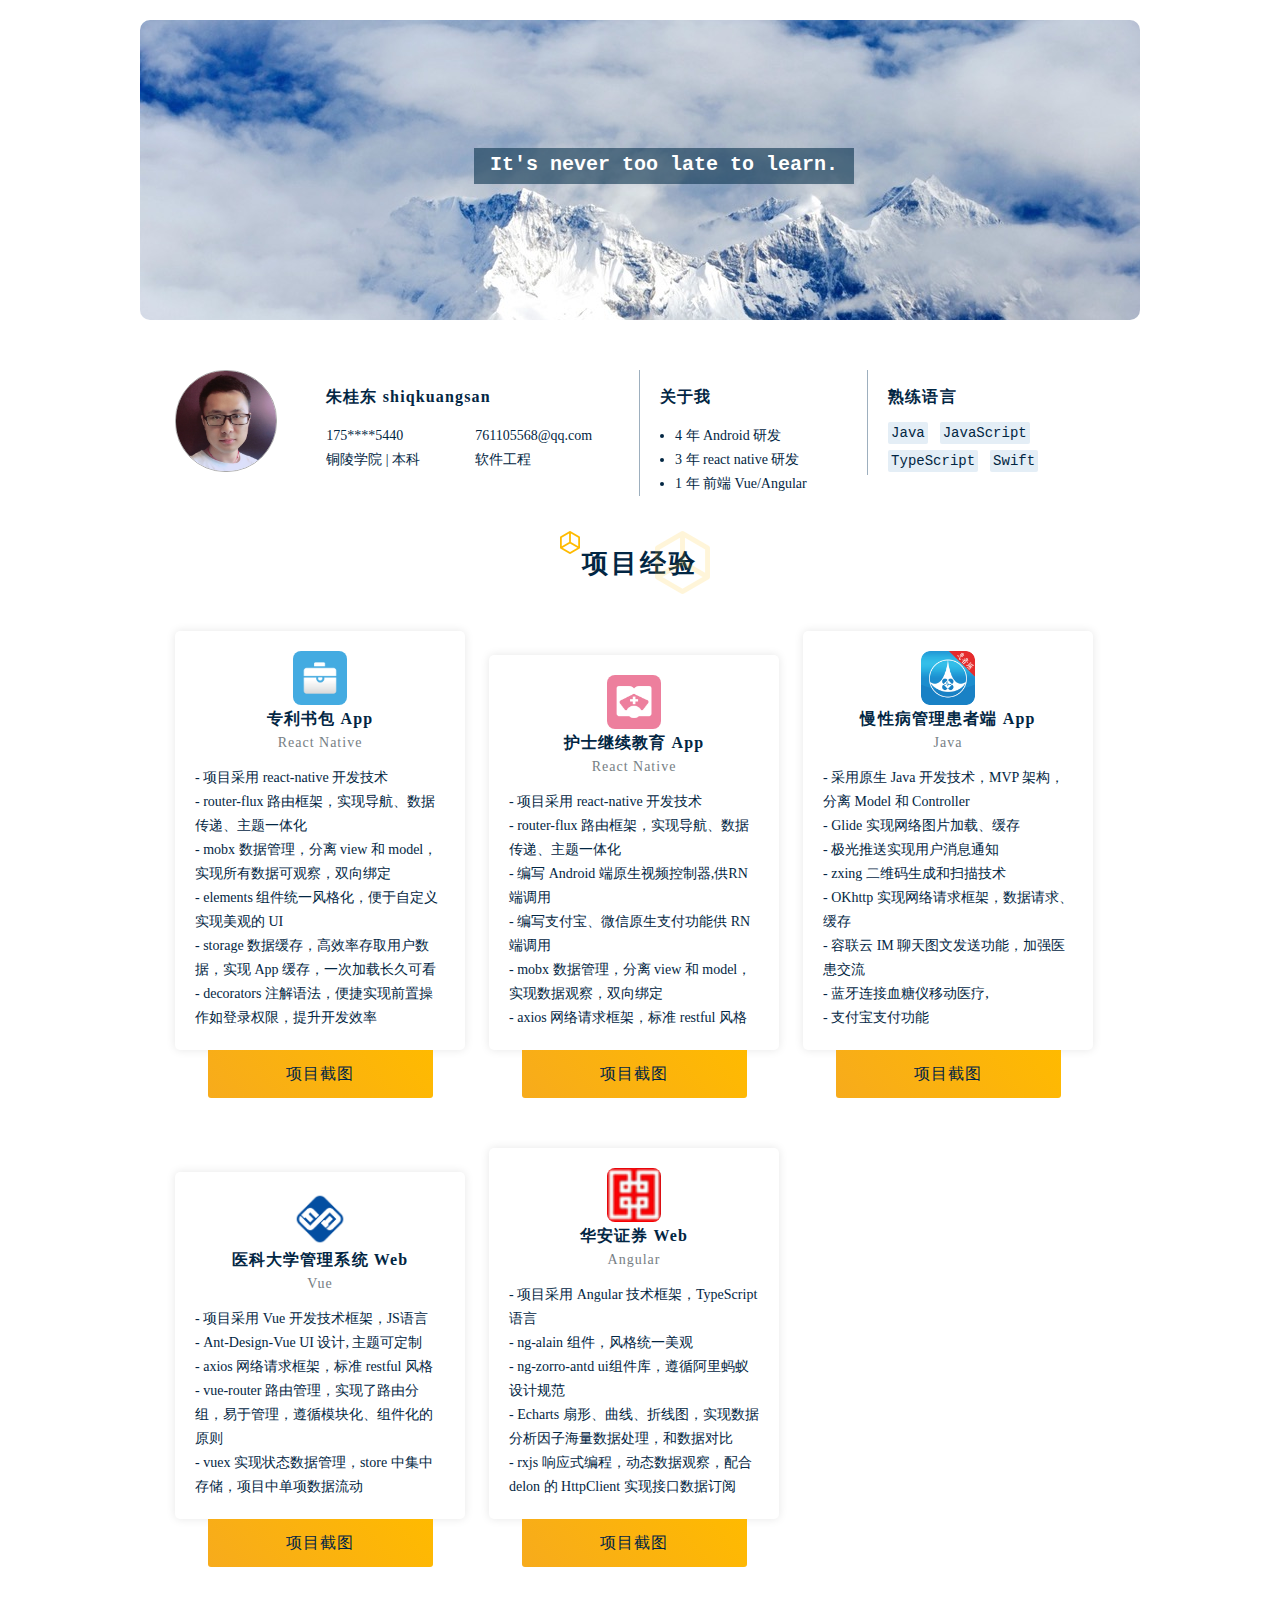
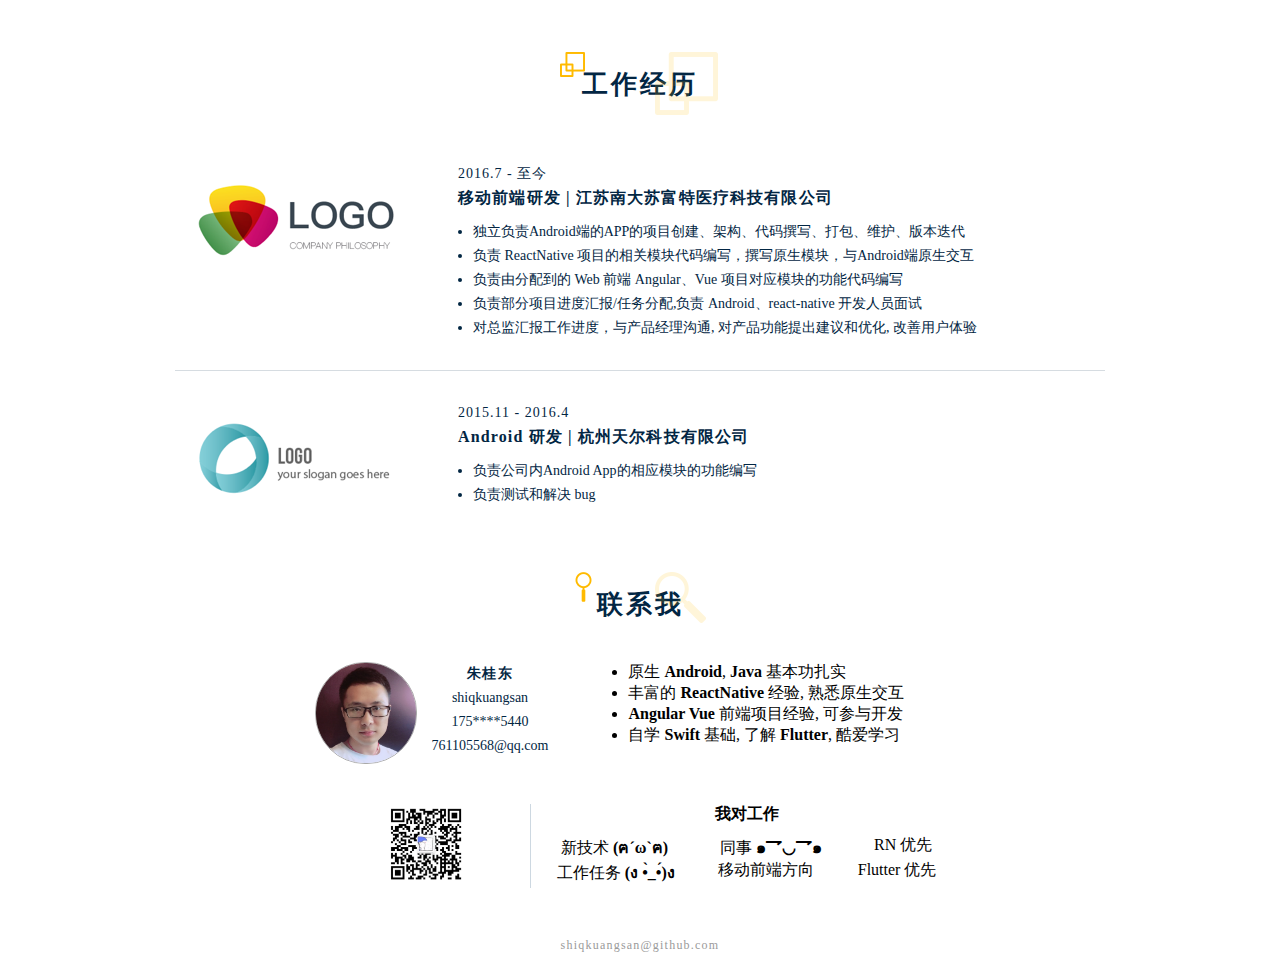
==== commit d92509c3: "fix" ====
--- a/index_default.html
+++ b/index_default.html
@@ -71,66 +71,122 @@
       <div class="project-detail">
         <div class="col-3-abs" id="project-0">
           <div class="project-content">
-            <img src="./static/image/LOGO1.png" alt="">
+            <a href="https://apps.apple.com/cn/app/id1446241863" target="view_window">
+              <img class="applogo" src="static/icon/logo_patent_bag.png" alt="">
+            </a>
             <p class="project-title">专利书包 App</p>
             <p class="create-time">React Native</p>
-            <p class="decription"> 该作品使用了MVC设计模式，SqlServer数据库，Servlet、jquery
-              ajax的技术上制作的一个动态购物网站，实现了在数据库查询出商品显示在页面上，实现了购物车与购买功能，并对数据库进行相应操作。 </p>
-          </div>
-          <div class="link-to">
-            <a href="https://www.baidu.com" class="button">查看DEMO</a>
+            <p class="decription">
+              - 项目采用 react-native 开发技术<br>
+              - router-flux 路由框架，实现导航、数据传递、主题一体化<br>
+              - mobx 数据管理，分离 view 和 model，实现所有数据可观察，双向绑定<br>
+              - elements 组件统一风格化，便于自定义实现美观的 UI<br>
+              - storage 数据缓存，高效率存取用户数据，实现 App 缓存，一次加载长久可看<br>
+              - decorators 注解语法，便捷实现前置操作如登录权限，提升开发效率<br>
+            </p>
+          </div>
+          <div class="link-to">
+            <a
+              href="http://47.100.108.231:8080/sansan/personal-cv/snapshots_project/08-patentbag-1.png"
+              class="button" target="view_window">
+              项目截图
+            </a>
             <div class="shadow"></div>
           </div>
         </div>
         <div class="col-3-abs" id="project-1">
           <div class="project-content">
-            <img src="./static/image/LOGO2.png" alt="">
+            <a href="https://apps.apple.com/cn/app/id1433883456" target="view_window">
+              <img class="applogo" src="static/icon/logo_fenapp.png" alt="">
+            </a>
             <p class="project-title">护士继续教育 App</p>
             <p class="create-time">React Native</p>
-            <p class="decription"> 该作品使用了MVC设计模式，SqlServer数据库，Servlet、jquery
-              ajax的技术上制作的一个动态购物网站，实现了在数据库查询出商品显示在页面上，实现了购物车与购买功能，并对数据库进行相应操作。 </p>
-          </div>
-          <div class="link-to">
-            <a href="https://www.baidu.com" class="button">查看DEMO</a>
+            <p class="decription">
+              - 项目采用 react-native 开发技术<br>
+              - router-flux 路由框架，实现导航、数据传递、主题一体化<br>
+              - 编写 Android 端原生视频控制器,供RN端调用<br>
+              - 编写支付宝、微信原生支付功能供 RN 端调用<br>
+              - mobx 数据管理，分离 view 和 model，实现数据观察，双向绑定<br>
+              - axios 网络请求框架，标准 restful 风格<br>
+            </p>
+          </div>
+          <div class="link-to">
+            <a
+              href="http://47.100.108.231:8080/sansan/personal-cv/snapshots_project/06-nurse-promote.jpg"
+              class="button" target="view_window">
+              项目截图
+            </a>
             <div class="shadow"></div>
           </div>
         </div>
         <div class="col-3-abs endline" id="project-2">
           <div class="project-content">
-            <img src="./static/image/LOGO3.png" alt="">
+            <a href="https://apps.apple.com/cn/app/id1407176114" target="view_window">
+              <img class="applogo" src="static/icon/logo_chronic.png" alt="">
+            </a>
             <p class="project-title">慢性病管理患者端 App</p>
             <p class="create-time">Java</p>
-            <p class="decription"> 该作品使用了MVC设计模式，SqlServer数据库，Servlet、jquery
-              ajax的技术上制作的一个动态购物网站，实现了在数据库查询出商品显示在页面上，实现了购物车与购买功能，并对数据库进行相应操作。 </p>
-          </div>
-          <div class="link-to">
-            <a href="https://www.baidu.com" class="button">查看DEMO</a>
+            <p class="decription">
+              - 采用原生 Java 开发技术，MVP 架构，分离 Model 和 Controller<br>
+              - Glide 实现网络图片加载、缓存<br>
+              - 极光推送实现用户消息通知<br>
+              - zxing 二维码生成和扫描技术<br>
+              - OKhttp 实现网络请求框架，数据请求、缓存<br>
+              - 容联云 IM 聊天图文发送功能，加强医患交流<br>
+              - 蓝牙连接血糖仪移动医疗,<br>
+              - 支付宝支付功能<br>
+            </p>
+          </div>
+          <div class="link-to">
+            <a
+              href="http://47.100.108.231:8080/sansan/personal-cv/snapshots_project/02-chronic-patient.png"
+              class="button" target="view_windows">
+              项目截图
+            </a>
             <div class="shadow"></div>
           </div>
         </div>
         <div class="col-3-abs" id="project-3">
           <div class="project-content">
-            <img src="./static/image/LOGO3.png" alt="">
+            <img class="applogo" src="static/icon/logo_school.png" alt="">
             <p class="project-title">医科大学管理系统 Web</p>
             <p class="create-time">Vue</p>
-            <p class="decription"> 该作品使用了MVC设计模式，SqlServer数据库，Servlet、jquery
-              ajax的技术上制作的一个动态购物网站，实现了在数据库查询出商品显示在页面上，实现了购物车与购买功能，并对数据库进行相应操作。 </p>
-          </div>
-          <div class="link-to">
-            <a href="https://www.baidu.com" class="button">查看DEMO</a>
+            <p class="decription">
+              - 项目采用 Vue 开发技术框架，JS语言<br>
+              - Ant-Design-Vue UI 设计, 主题可定制<br>
+              - axios 网络请求框架，标准 restful 风格<br>
+              - vue-router 路由管理，实现了路由分组，易于管理，遵循模块化、组件化的原则<br>
+              - vuex 实现状态数据管理，store 中集中存储，项目中单项数据流动<br>
+            </p>
+          </div>
+          <div class="link-to">
+            <a
+              href="http://47.100.108.231:8080/sansan/personal-cv/snapshots_project/13-guizhou-yikedaxue-2.png"
+              class="button" target="view_windows">
+              项目截图
+            </a>
             <div class="shadow"></div>
           </div>
         </div>
         <div class="col-3-abs endline" id="project-4">
           <div class="project-content">
-            <img src="./static/image/LOGO3.png" alt="">
+            <img class="applogo" src="static/icon/logo_huaan.png" alt="">
             <p class="project-title">华安证券 Web</p>
             <p class="create-time">Angular</p>
-            <p class="decription"> 该作品使用了MVC设计模式，SqlServer数据库，Servlet、jquery
-              ajax的技术上制作的一个动态购物网站，实现了在数据库查询出商品显示在页面上，实现了购物车与购买功能，并对数据库进行相应操作。 </p>
-          </div>
-          <div class="link-to">
-            <a href="https://www.baidu.com" class="button">查看DEMO</a>
+            <p class="decription">
+              - 项目采用 Angular 技术框架，TypeScript 语言<br>
+              - ng-alain 组件，风格统一美观<br>
+              - ng-zorro-antd ui组件库，遵循阿里蚂蚁设计规范<br>
+              - Echarts 扇形、曲线、折线图，实现数据分析因子海量数据处理，和数据对比<br>
+              - rxjs 响应式编程，动态数据观察，配合 delon 的 HttpClient 实现接口数据订阅<br>
+            </p>
+          </div>
+          <div class="link-to">
+            <a
+              href="http://47.100.108.231:8080/sansan/personal-cv/snapshots_project/12-huaan-securities-1.png"
+              class="button" target="view_windows">
+              项目截图
+            </a>
             <div class="shadow"></div>
           </div>
         </div>
@@ -146,14 +202,14 @@
             <img class="company-logo" src="./static/image/LOGO4.png" alt="">
           </div>
           <div class="work-content">
-            <p class="create-time">2016.7 - ~</p>
+            <p class="create-time">2016.7 - 至今</p>
             <p class="job">移动前端研发 | 江苏南大苏富特医疗科技有限公司</p>
             <ul>
-              <li>团队管理，电商产品管理，电子商务策划项目管理；</li>
-              <li>网站需求分析，产品设计，产品跟踪，及后续产品优化工作；</li>
-              <li>与研发、营销、客服配合，展开产品开发、销售、售后工作；</li>
-              <li>产品应用市场调研和分析；</li>
-              <li>公司品牌宣传，产品推广，负责公司网站策划和运营工作。</li>
+              <li>独立负责Android端的APP的项目创建、架构、代码撰写、打包、维护、版本迭代</li>
+              <li>负责 ReactNative 项目的相关模块代码编写，撰写原生模块，与Android端原生交互</li>
+              <li>负责由分配到的 Web 前端 Angular、Vue 项目对应模块的功能代码编写</li>
+              <li>负责部分项目进度汇报/任务分配,负责 Android、react-native 开发人员面试</li>
+              <li>对总监汇报工作进度，与产品经理沟通, 对产品功能提出建议和优化, 改善用户体验</li>
             </ul>
           </div>
         </div>
@@ -165,10 +221,9 @@
             <p class="create-time">2015.11 - 2016.4</p>
             <p class="job">Android 研发 | 杭州天尔科技有限公司</p>
             <ul>
-              <li>负责公司内部业务系统的设计及改进，参与公司网上商城系统产品功能设计及实施工作；</li>
-              <li>负责客户调研、客户需求分析、方案写作等工作；</li>
-            </ul>
-            <p class="key-word">参与公司多个大型电子商务项目的策划工作，担任大商集团网上商城一期建设项目经理。</p>
+              <li>负责公司内Android App的相应模块的功能编写</li>
+              <li>负责测试和解决 bug</li>
+            </ul>
           </div>
         </div>
       </div>
@@ -180,31 +235,40 @@
         <p>联系我</p>
       </div>
       <div class="peasonal-message">
-        <img class="peasonal-image" src="./static/image/me.jpg" alt="">
-        <div class="item">
-          <p class="name">朱桂东 shiqkuangsan</p>
-          <p class="phone">175****5440</p>
-          <p class="email">761105568@qq.com</p>
+        <div style="display: flex;flex-direction: row">
+          <img class="peasonal-image" src="./static/image/me.jpg" alt="">
+          <div class="item">
+            <p class="name">朱桂东</p>
+            <p class="wechat">shiqkuangsan</p>
+            <p class="phone">175****5440</p>
+            <p class="email">761105568@qq.com</p>
+          </div>
+          <div style="margin-left: 80px; text-align: left">
+            <ul>
+              <li>原生 <strong>Android</strong>, <strong>Java</strong> 基本功扎实</li>
+              <li>丰富的 <strong>ReactNative</strong> 经验, 熟悉原生交互</li>
+              <li><strong>Angular Vue</strong> 前端项目经验, 可参与开发</li>
+              <li>自学 <strong>Swift</strong> 基础, 了解 <strong>Flutter</strong>, 酷爱学习</li>
+            </ul>
+          </div>
         </div>
         <div class="item contact">
           <div class="col-3 qrcode">
-            <img class="qr-image" src="./static/image/QRCode.png" alt="">
+            <img class="qr-image" src="./static/image/qrcode_me.png" alt="">
           </div>
           <div class="col-9">
-            <p>了解更多的我</p>
+            <span><strong>我对工作</strong></span>
             <div class="icon-container">
-              <a href="#" class="icon">
-                <img src="./static/image/giteeICON.png" alt="">
-              </a>
-              <a href="#" class="icon">
-                <img src="./static/image/zhihuICON.png" alt="">
-              </a>
-              <a href="#" class="icon">
-                <img src="./static/image/weiboICON.png" alt="">
-              </a>
-              <a href="#" class="icon">
-                <img src="./static/image/oscICON.png" alt="">
-              </a>
+              <div class="wrapper">
+                <span> 新技术 <strong>(ฅ´ω`ฅ)</strong></span>
+                <span> 同事 <strong>๑乛◡乛๑</strong></span>
+                <span> RN 优先</span>
+              </div>
+              <div class="wrapper">
+                <span> 工作任务 <strong>(ง •̀_•́)ง</strong></span>
+                <span> 移动前端方向 </span>
+                <span> Flutter 优先</span>
+              </div>
             </div>
           </div>
         </div>
--- a/static/css/resume.css
+++ b/static/css/resume.css
@@ -92,6 +92,7 @@
     width: 100px;
     height: 100px;
     border-radius: 50px;
+    margin-right: 15px;
     border: 0.5px solid #aaa;
 }
 
@@ -238,6 +239,13 @@
 .project-detail .col-3-abs {
     margin-top: 50px;
 }
+
+.col-3-abs .applogo {
+    height: 54px;
+    width: 54px;
+    border-radius: 8px;
+}
+
 
 .project-detail .col-3-abs:not(.endline) {
     margin-right: 20px;
@@ -369,13 +377,21 @@
 }
 
 .peasonal-message {
-    width: 60%;
+    width: 70%;
     text-align: center;
     margin: 40px auto
 }
 
 .peasonal-message .name {
-    margin: 10px 0;
+}
+
+.peasonal-message .wechat {
+}
+
+.peasonal-message .phone {
+}
+
+.peasonal-message .email {
 }
 
 .peasonal-message .contact {
@@ -383,7 +399,16 @@
 }
 
 .icon-container {
-    margin-top: 15px;
+    margin-top: 10px;
+    display: flex;
+    flex-direction: column;
+}
+
+.icon-container .wrapper {
+    display: flex;
+    text-align: center;
+    flex-direction: row;
+    justify-content: space-around;
 }
 
 .icon-container .icon {
